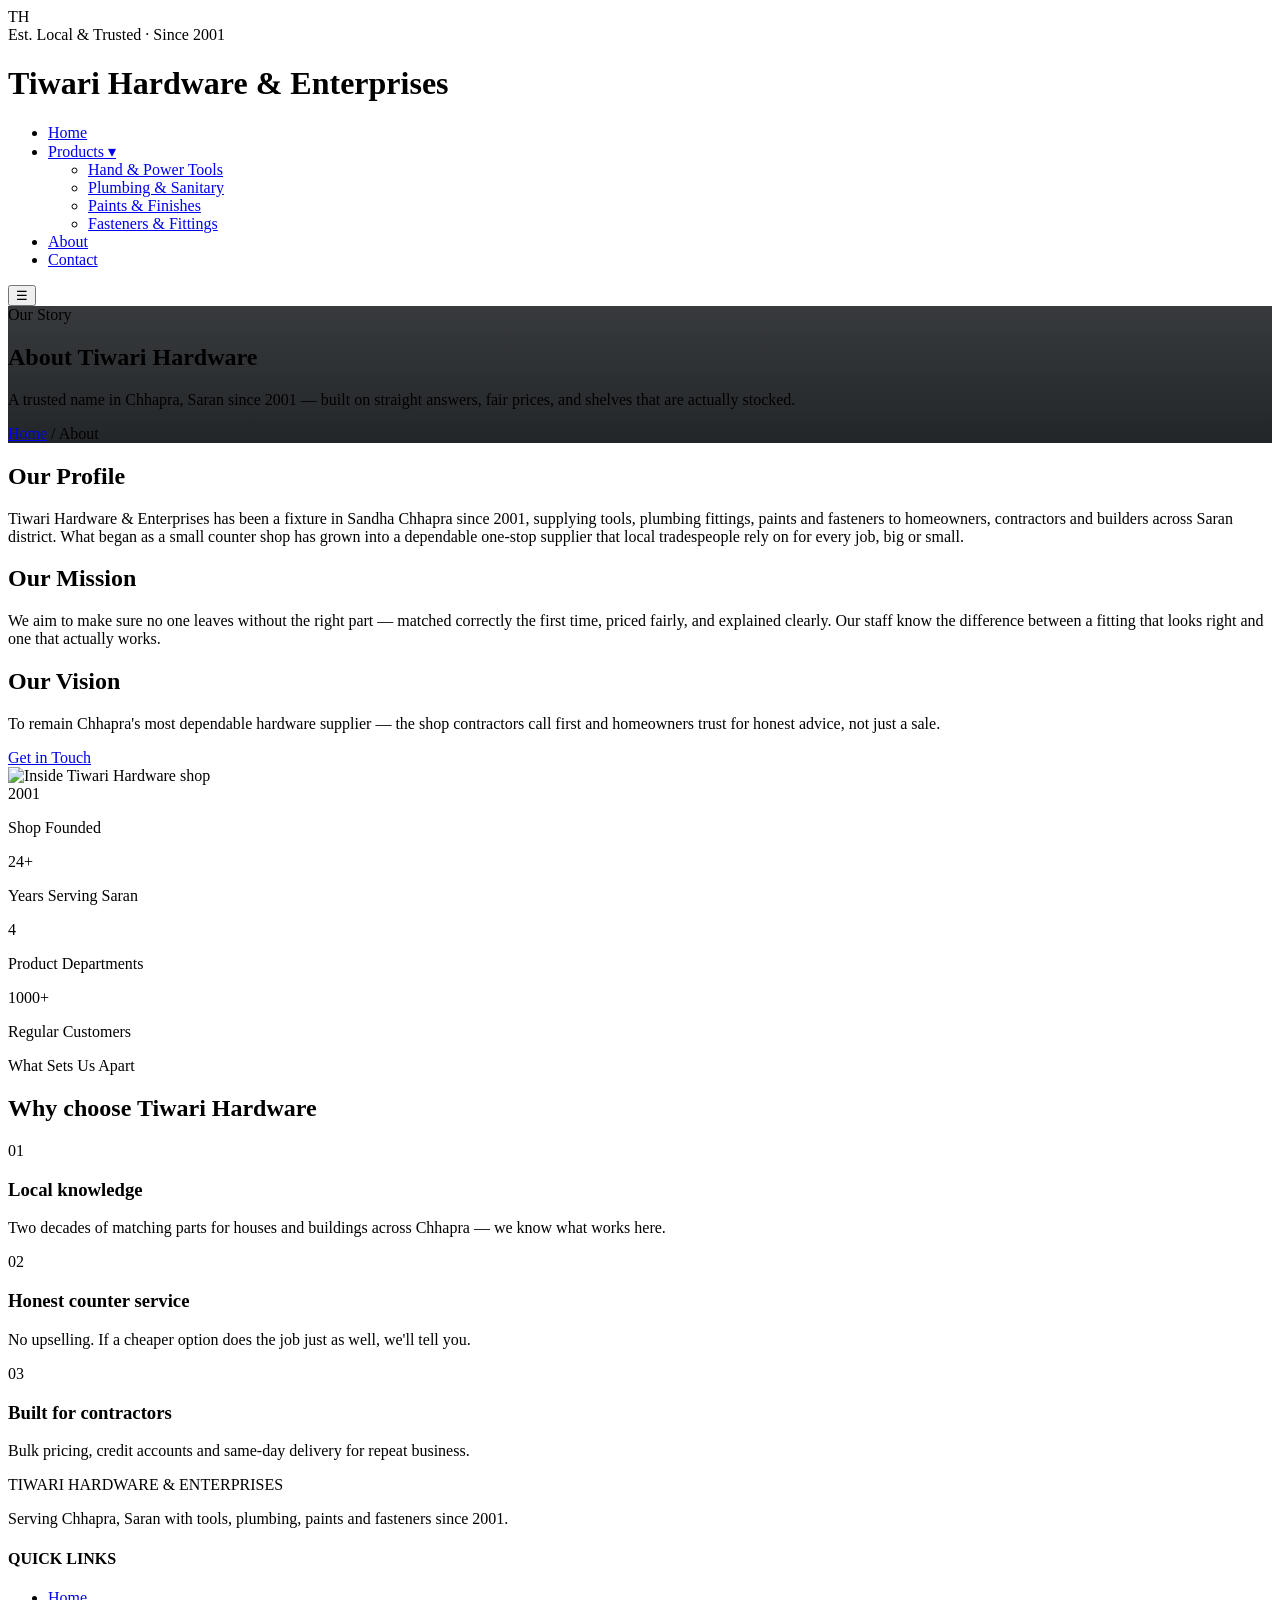
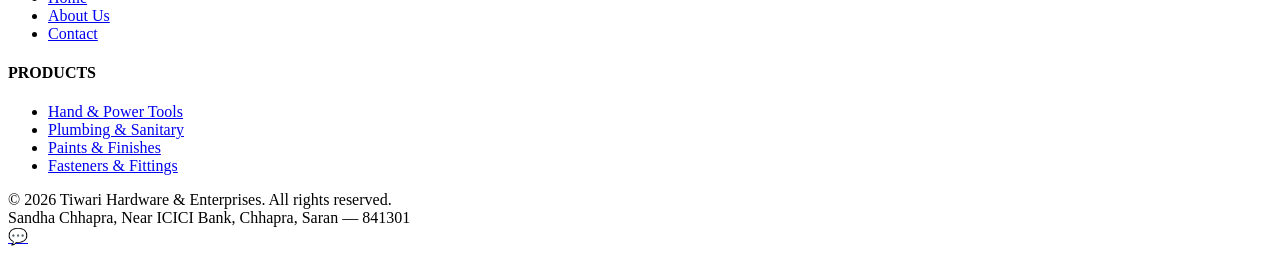
==== about.html @ fe2579dd "Add files via upload" ====
<!DOCTYPE html>
<html lang="en">
<head>
<meta charset="UTF-8">
<meta name="viewport" content="width=device-width, initial-scale=1.0">
<title>About Us — Tiwari Hardware & Enterprises</title>
<meta name="description" content="Since 2001, Tiwari Hardware & Enterprises has served Chhapra, Saran with tools, plumbing, paint and fasteners.">
<link rel="preconnect" href="https://fonts.googleapis.com">
<link href="https://fonts.googleapis.com/css2?family=Bebas+Neue&family=Oswald:wght@400;500;600;700&family=Inter:wght@400;500;600;700&display=swap" rel="stylesheet">
<link rel="stylesheet" href="css/style.css">
<style>
  .page-hero{
    background-image:
      linear-gradient(180deg, rgba(28,31,34,0.88), rgba(28,31,34,0.97)),
      url('https://images.unsplash.com/photo-1631856956771-bd96b2bd71f6?fm=jpg&q=80&w=1800&auto=format&fit=crop');
  }
</style>
</head>
<body>

<header>
  <div class="brand">
    <div class="brand-mark"><span>TH</span></div>
    <div class="brand-text">
      <div class="kicker">Est. Local &amp; Trusted · Since 2001</div>
      <h1>Tiwari Hardware &amp; Enterprises</h1>
    </div>
  </div>
  <nav id="siteNav">
    <ul>
      <li><a href="index.html">Home</a></li>
      <li class="has-dropdown">
        <a href="#" onclick="return false;">Products ▾</a>
        <ul class="dropdown">
          <li><a href="products/tools.html">Hand &amp; Power Tools</a></li>
          <li><a href="products/plumbing.html">Plumbing &amp; Sanitary</a></li>
          <li><a href="products/paints.html">Paints &amp; Finishes</a></li>
          <li><a href="products/fasteners.html">Fasteners &amp; Fittings</a></li>
        </ul>
      </li>
      <li class="current"><a href="about.html">About</a></li>
      <li><a href="contact.html">Contact</a></li>
    </ul>
  </nav>
  <button class="nav-toggle" id="navToggle" aria-label="Toggle menu">☰</button>
</header>
<div class="peg-strip"></div>

<section class="page-hero">
  <div class="kicker">Our Story</div>
  <h1>About Tiwari Hardware</h1>
  <p>A trusted name in Chhapra, Saran since 2001 — built on straight answers, fair prices, and shelves that are actually stocked.</p>
  <div class="breadcrumb"><a href="index.html">Home</a> / About</div>
</section>
<div class="peg-strip dark"></div>

<section>
  <div class="about-grid">
    <div class="prose">
      <h2>Our Profile</h2>
      <p>Tiwari Hardware &amp; Enterprises has been a fixture in Sandha Chhapra since 2001, supplying tools, plumbing fittings, paints and fasteners to homeowners, contractors and builders across Saran district. What began as a small counter shop has grown into a dependable one-stop supplier that local tradespeople rely on for every job, big or small.</p>
      <h2>Our Mission</h2>
      <p>We aim to make sure no one leaves without the right part — matched correctly the first time, priced fairly, and explained clearly. Our staff know the difference between a fitting that looks right and one that actually works.</p>
      <h2>Our Vision</h2>
      <p>To remain Chhapra's most dependable hardware supplier — the shop contractors call first and homeowners trust for honest advice, not just a sale.</p>
      <div class="hero-cta">
        <a href="contact.html" class="btn btn-outline dark-border">Get in Touch</a>
      </div>
    </div>
    <div class="about-photo">
      <img src="https://images.unsplash.com/photo-1631856954655-966f97d809de?fm=jpg&q=80&w=1000&auto=format&fit=crop" alt="Inside Tiwari Hardware shop">
    </div>
  </div>

  <div class="milestones">
    <div class="milestone"><div class="big">2001</div><p>Shop Founded</p></div>
    <div class="milestone"><div class="big">24+</div><p>Years Serving Saran</p></div>
    <div class="milestone"><div class="big">4</div><p>Product Departments</p></div>
    <div class="milestone"><div class="big">1000+</div><p>Regular Customers</p></div>
  </div>
</section>

<section class="why">
  <div class="section-head">
    <div>
      <div class="kicker">What Sets Us Apart</div>
      <h2>Why choose Tiwari Hardware</h2>
    </div>
  </div>
  <div class="why-grid">
    <div class="why-item">
      <div class="big">01</div>
      <h3>Local knowledge</h3>
      <p>Two decades of matching parts for houses and buildings across Chhapra — we know what works here.</p>
    </div>
    <div class="why-item">
      <div class="big">02</div>
      <h3>Honest counter service</h3>
      <p>No upselling. If a cheaper option does the job just as well, we'll tell you.</p>
    </div>
    <div class="why-item">
      <div class="big">03</div>
      <h3>Built for contractors</h3>
      <p>Bulk pricing, credit accounts and same-day delivery for repeat business.</p>
    </div>
  </div>
</section>

<footer>
  <div class="footer-grid">
    <div>
      <span class="fbrand">TIWARI HARDWARE &amp; ENTERPRISES</span>
      <p>Serving Chhapra, Saran with tools, plumbing, paints and fasteners since 2001.</p>
    </div>
    <div>
      <h4>QUICK LINKS</h4>
      <ul>
        <li><a href="index.html">Home</a></li>
        <li><a href="about.html">About Us</a></li>
        <li><a href="contact.html">Contact</a></li>
      </ul>
    </div>
    <div>
      <h4>PRODUCTS</h4>
      <ul>
        <li><a href="products/tools.html">Hand &amp; Power Tools</a></li>
        <li><a href="products/plumbing.html">Plumbing &amp; Sanitary</a></li>
        <li><a href="products/paints.html">Paints &amp; Finishes</a></li>
        <li><a href="products/fasteners.html">Fasteners &amp; Fittings</a></li>
      </ul>
    </div>
  </div>
  <div class="footer-bottom">
    <div>© 2026 Tiwari Hardware &amp; Enterprises. All rights reserved.</div>
    <div>Sandha Chhapra, Near ICICI Bank, Chhapra, Saran — 841301</div>
  </div>
</footer>

<a class="wa-float" href="https://wa.me/918750087436" target="_blank" aria-label="Chat on WhatsApp">💬</a>

<script>
  const toggle = document.getElementById('navToggle');
  const nav = document.getElementById('siteNav');
  toggle.addEventListener('click', () => nav.classList.toggle('open'));
  document.querySelectorAll('.has-dropdown > a').forEach(a => {
    a.addEventListener('click', (e) => {
      if(window.innerWidth <= 900){
        e.preventDefault();
        a.parentElement.classList.toggle('open-mobile');
      }
    });
  });
</script>

</body>
</html>
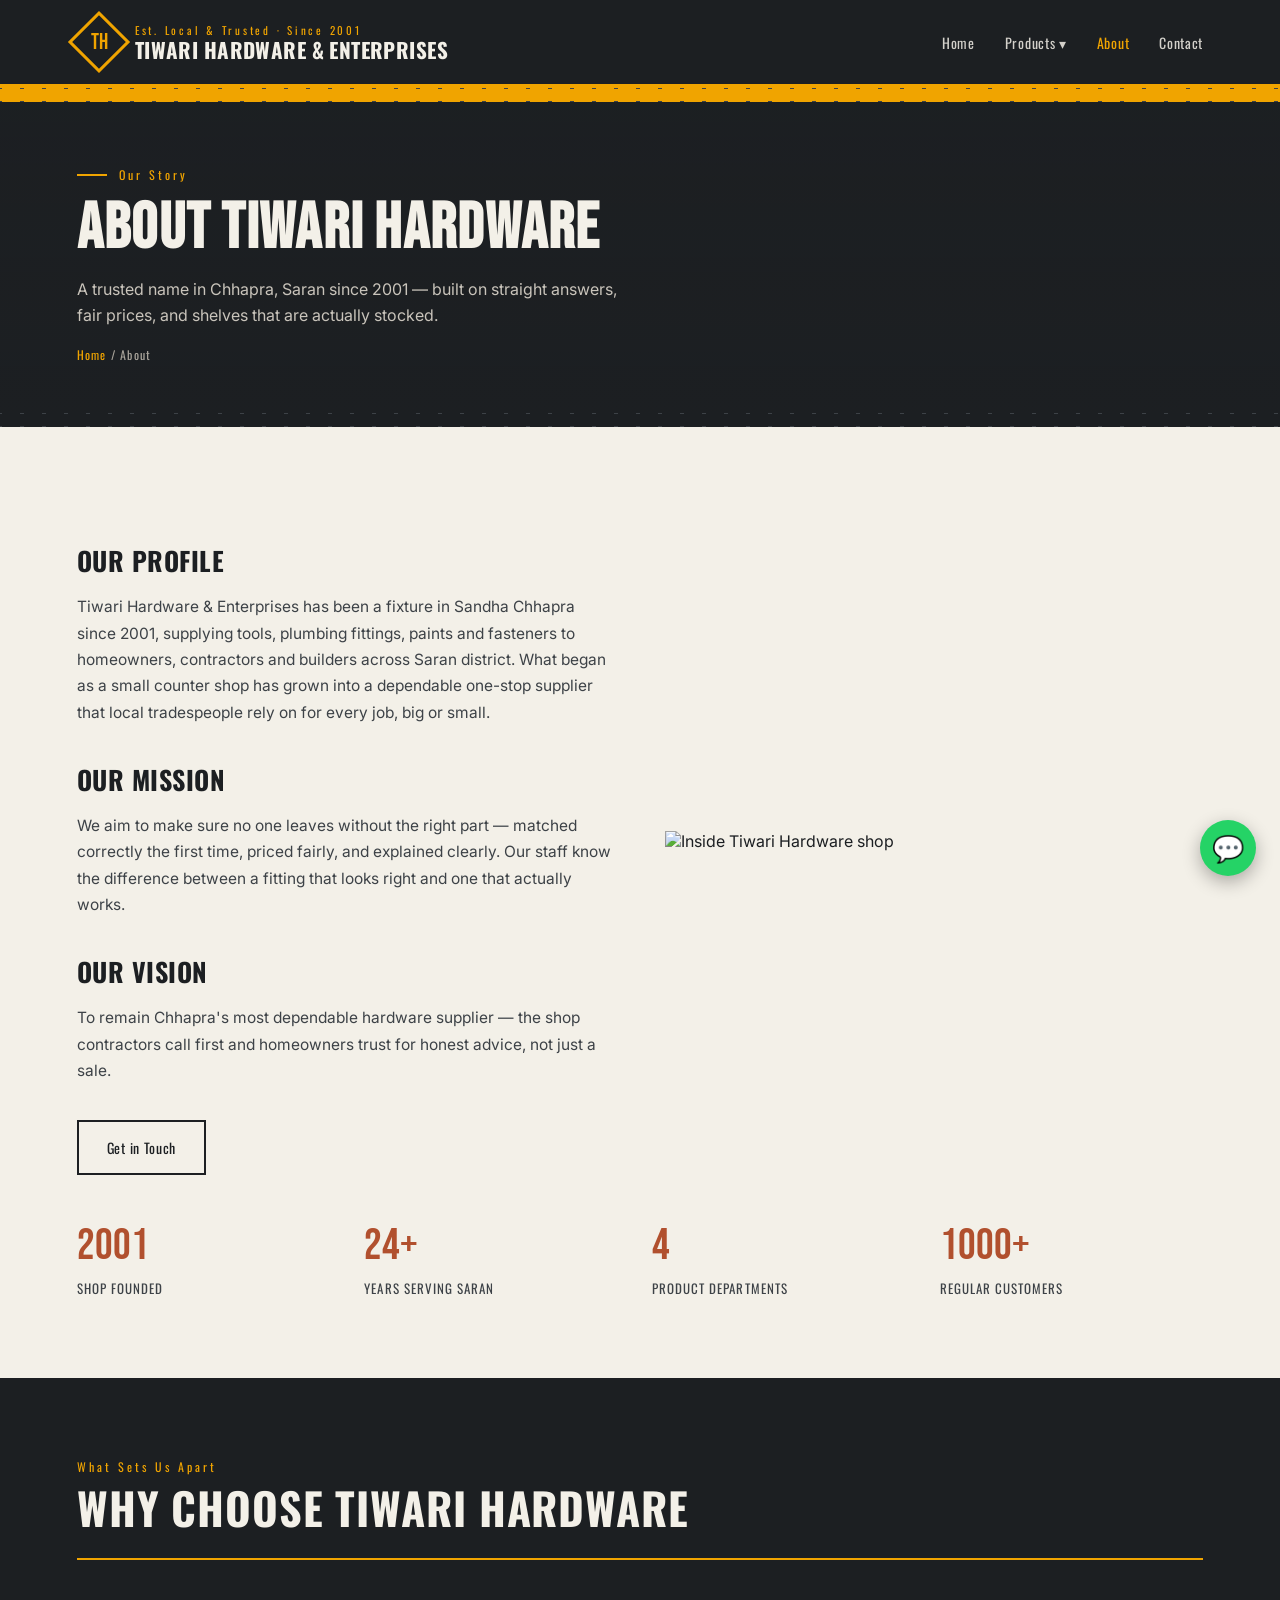
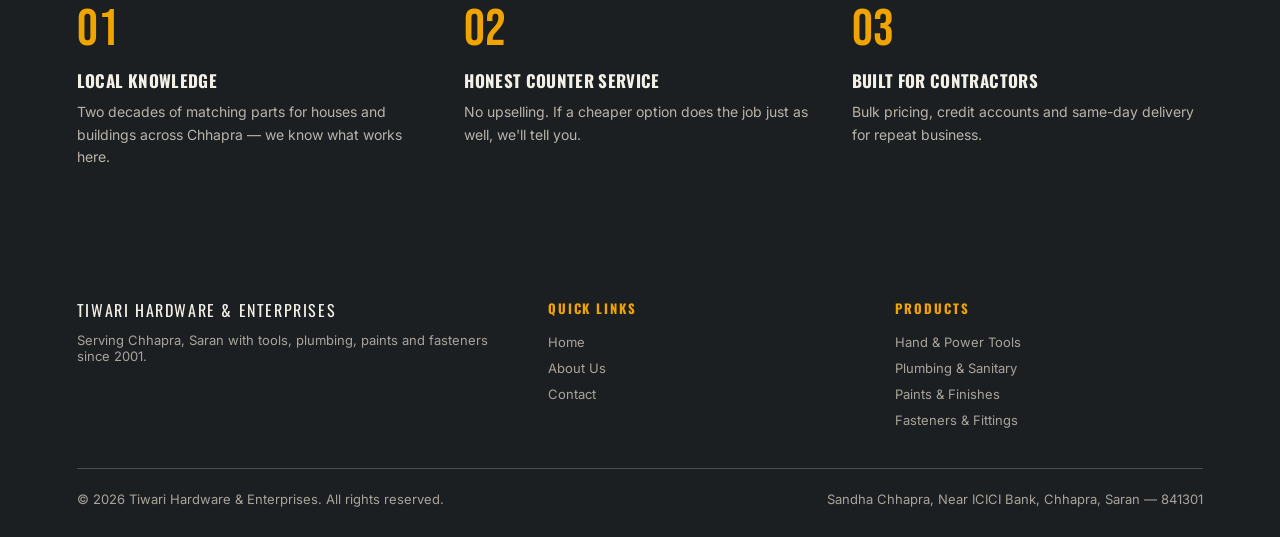
==== commit dde78088: "Fix stylesheet link in about.html" ====
--- a/about.html
+++ b/about.html
@@ -7,7 +7,7 @@
 <meta name="description" content="Since 2001, Tiwari Hardware & Enterprises has served Chhapra, Saran with tools, plumbing, paint and fasteners.">
 <link rel="preconnect" href="https://fonts.googleapis.com">
 <link href="https://fonts.googleapis.com/css2?family=Bebas+Neue&family=Oswald:wght@400;500;600;700&family=Inter:wght@400;500;600;700&display=swap" rel="stylesheet">
-<link rel="stylesheet" href="css/style.css">
+<link rel="stylesheet" href="style.css">
 <style>
   .page-hero{
     background-image:
--- a/style.css
+++ b/style.css
@@ -0,0 +1,311 @@
+/* ============ Tiwari Hardware & Enterprises — shared site styles ============ */
+:root{
+  --steel-900:#1c1f22;
+  --steel-800:#2a2e32;
+  --steel-700:#3d4247;
+  --paper:#f3f0e8;
+  --amber:#f0a400;
+  --rust:#b1502e;
+  --line:#4a4f54;
+}
+*{box-sizing:border-box; margin:0; padding:0;}
+html{scroll-behavior:smooth;}
+body{
+  background:var(--paper);
+  color:var(--steel-900);
+  font-family:'Inter',sans-serif;
+  overflow-x:hidden;
+}
+h1,h2,h3,.display{
+  font-family:'Oswald',sans-serif;
+  text-transform:uppercase;
+  letter-spacing:0.02em;
+}
+a{color:inherit; text-decoration:none;}
+img{max-width:100%;display:block;}
+ul{list-style:none;}
+
+.peg-strip{
+  height:14px;
+  background-image:radial-gradient(var(--steel-700) 2px, transparent 2.2px);
+  background-size:22px 14px;
+  background-color:var(--amber);
+  background-position:11px 7px, 0 0;
+}
+.peg-strip.dark{background-color:var(--steel-900);}
+
+/* ---- header / nav ---- */
+header{
+  background:var(--steel-900);
+  color:var(--paper);
+  padding:20px 6%;
+  display:flex;
+  align-items:center;
+  justify-content:space-between;
+  position:sticky;
+  top:0;
+  z-index:100;
+  border-bottom:4px solid var(--amber);
+}
+.brand{display:flex; align-items:center; gap:14px;}
+.brand-mark{
+  width:44px;height:44px;
+  border:3px solid var(--amber);
+  display:flex;align-items:center;justify-content:center;
+  font-family:'Bebas Neue',sans-serif;
+  font-size:22px;
+  color:var(--amber);
+  transform:rotate(45deg);
+  flex-shrink:0;
+}
+.brand-mark span{transform:rotate(-45deg);}
+.brand-text .kicker{
+  font-size:11px;
+  letter-spacing:0.25em;
+  color:var(--amber);
+  font-family:'Oswald',sans-serif;
+}
+.brand-text h1{font-size:21px; line-height:1.15;}
+
+nav{display:flex; align-items:center; gap:30px; font-family:'Oswald',sans-serif; font-size:14px; letter-spacing:0.05em;}
+nav > ul{display:flex; gap:30px;}
+nav a{opacity:0.85; transition:opacity .2s, color .2s; display:block;}
+nav a:hover{opacity:1; color:var(--amber);}
+nav li.current > a{opacity:1; color:var(--amber);}
+
+.has-dropdown{position:relative;}
+.dropdown{
+  position:absolute;
+  top:100%;
+  left:50%;
+  transform:translateX(-50%) translateY(6px);
+  background:var(--steel-800);
+  border:2px solid var(--amber);
+  min-width:220px;
+  padding:10px 0;
+  opacity:0;
+  visibility:hidden;
+  transition:opacity .2s ease, transform .2s ease;
+}
+.has-dropdown:hover .dropdown,
+.has-dropdown:focus-within .dropdown{
+  opacity:1;
+  visibility:visible;
+  transform:translateX(-50%) translateY(0);
+}
+.dropdown li a{padding:11px 22px; opacity:0.9; font-size:13px;}
+.dropdown li a:hover{background:var(--steel-900); opacity:1;}
+
+.nav-toggle{display:none; background:none; border:none; color:var(--paper); font-size:26px; cursor:pointer;}
+
+@media(max-width:900px){
+  nav{
+    position:fixed; top:76px; left:0; right:0; bottom:0;
+    background:var(--steel-900);
+    flex-direction:column;
+    align-items:stretch;
+    padding:10px 6% 30px;
+    gap:0;
+    transform:translateX(-100%);
+    transition:transform .25s ease;
+    overflow-y:auto;
+  }
+  nav.open{transform:translateX(0);}
+  nav > ul{flex-direction:column; gap:0;}
+  nav > ul > li{border-bottom:1px solid var(--line);}
+  nav a{padding:16px 0;}
+  .dropdown{
+    position:static; transform:none; opacity:1; visibility:visible;
+    background:none; border:none; padding:0 0 6px 16px; display:none;
+  }
+  .has-dropdown.open-mobile .dropdown{display:block;}
+  .dropdown li a{padding:12px 0; font-size:13px; color:#c9c4bb;}
+  .nav-toggle{display:block;}
+}
+
+/* ---- page hero (used on every inner page) ---- */
+.page-hero{
+  background:var(--steel-900);
+  color:var(--paper);
+  padding:64px 6% 50px;
+  background-size:cover;
+  background-position:center;
+}
+.page-hero .kicker{
+  color:var(--amber);
+  font-family:'Oswald',sans-serif;
+  letter-spacing:0.25em;
+  font-size:12px;
+  margin-bottom:14px;
+  display:flex; align-items:center; gap:12px;
+}
+.page-hero .kicker::before{content:""; width:30px; height:2px; background:var(--amber); display:inline-block;}
+.page-hero h1{font-family:'Bebas Neue',sans-serif; font-size:clamp(38px,6vw,64px); line-height:1;}
+.page-hero p{margin-top:16px; font-size:16px; color:#c9c4bb; max-width:560px; line-height:1.6;}
+.breadcrumb{margin-top:18px; font-size:12px; font-family:'Oswald',sans-serif; letter-spacing:0.1em; color:#a9a49b;}
+.breadcrumb a{color:var(--amber);}
+.breadcrumb a:hover{text-decoration:underline;}
+
+/* ---- home hero ---- */
+.home-hero{
+  position:relative;
+  background:var(--steel-900);
+  color:var(--paper);
+  padding:90px 6% 110px;
+  background-size:cover;
+  background-position:center;
+}
+.home-hero-inner{max-width:760px;}
+.home-hero .kicker{
+  color:var(--amber); font-family:'Oswald',sans-serif; letter-spacing:0.3em; font-size:13px;
+  margin-bottom:18px; display:flex; align-items:center; gap:12px;
+}
+.home-hero .kicker::before{content:""; width:34px; height:2px; background:var(--amber); display:inline-block;}
+.home-hero h1{font-family:'Bebas Neue',sans-serif; font-size:clamp(48px,9vw,92px); line-height:0.95;}
+.home-hero h1 em{font-style:normal; color:var(--amber);}
+.home-hero p.lede{margin-top:22px; font-size:18px; line-height:1.6; color:#c9c4bb; max-width:520px;}
+.hero-tape{
+  position:absolute; right:6%; bottom:-1px;
+  font-family:'Oswald',sans-serif; font-size:13px; letter-spacing:0.2em;
+  color:var(--steel-900); background:var(--amber); padding:8px 18px; display:none;
+}
+@media(min-width:900px){.hero-tape{display:block;}}
+
+/* ---- buttons ---- */
+.hero-cta{margin-top:36px; display:flex; gap:16px; flex-wrap:wrap;}
+.btn{
+  font-family:'Oswald',sans-serif; letter-spacing:0.05em; font-size:14px;
+  padding:15px 28px; display:inline-flex; align-items:center; gap:10px;
+  border:2px solid transparent; transition:transform .15s ease, background .2s ease, color .2s ease;
+  cursor:pointer;
+}
+.btn:hover{transform:translateY(-2px);}
+.btn-solid{background:var(--amber); color:var(--steel-900);}
+.btn-solid:hover{background:#ffb821;}
+.btn-outline{border-color:var(--paper); color:var(--paper);}
+.btn-outline:hover{background:var(--paper); color:var(--steel-900);}
+.btn-outline.dark-border{border-color:var(--steel-900); color:var(--steel-900);}
+.btn-outline.dark-border:hover{background:var(--steel-900); color:var(--paper);}
+
+/* ---- section shell ---- */
+section{padding:80px 6%;}
+.section-head{
+  display:flex; align-items:baseline; justify-content:space-between; flex-wrap:wrap; gap:14px;
+  margin-bottom:44px; border-bottom:2px solid var(--steel-900); padding-bottom:18px;
+}
+.section-head .kicker{font-family:'Oswald',sans-serif; font-size:12px; letter-spacing:0.25em; color:var(--rust);}
+.section-head h2{font-size:clamp(28px,4vw,44px);}
+.section-head .count{font-family:'Oswald',sans-serif; font-size:14px; color:var(--steel-700);}
+
+/* ---- category / product grid ---- */
+.grid{display:grid; grid-template-columns:repeat(auto-fit,minmax(230px,1fr)); gap:2px; background:var(--steel-900); border:2px solid var(--steel-900);}
+.cat-card{background:var(--paper); display:flex; flex-direction:column; transition:background .2s ease; overflow:hidden;}
+.cat-card:hover{background:#eae5d8;}
+.cat-photo{height:150px; overflow:hidden; position:relative;}
+.cat-photo img{width:100%; height:100%; object-fit:cover; transition:transform .5s ease;}
+.cat-card:hover .cat-photo img{transform:scale(1.08);}
+.cat-body{padding:24px 26px 30px; flex:1; display:flex; flex-direction:column; justify-content:space-between;}
+.cat-num{font-family:'Bebas Neue',sans-serif; font-size:14px; color:var(--rust); letter-spacing:0.1em;}
+.cat-card h3{font-size:22px; margin-top:10px;}
+.cat-card p{font-size:14px; color:var(--steel-700); margin-top:10px; line-height:1.5;}
+.cat-card .btn{margin-top:18px;}
+
+/* product cards */
+.product-grid{display:grid; grid-template-columns:repeat(auto-fit,minmax(230px,1fr)); gap:26px;}
+.product-card{background:#fff; border:1px solid #d8d3c8; transition:transform .2s ease, box-shadow .2s ease;}
+.product-card:hover{transform:translateY(-4px); box-shadow:0 14px 26px rgba(28,31,34,0.12);}
+.product-photo{height:190px; overflow:hidden;}
+.product-photo img{width:100%; height:100%; object-fit:cover; transition:transform .5s ease;}
+.product-card:hover .product-photo img{transform:scale(1.07);}
+.product-info{padding:20px 22px 24px;}
+.product-info .tag{font-family:'Oswald',sans-serif; font-size:11px; letter-spacing:0.15em; color:var(--rust);}
+.product-info h3{font-size:18px; margin-top:8px;}
+.product-info p{font-size:13.5px; color:var(--steel-700); margin-top:8px; line-height:1.5;}
+.product-info .row{display:flex; justify-content:space-between; align-items:center; margin-top:16px;}
+.product-info .price{font-family:'Oswald',sans-serif; font-size:15px; color:var(--steel-900);}
+.product-info .enquire{font-family:'Oswald',sans-serif; font-size:12px; letter-spacing:0.08em; color:var(--rust); border-bottom:1px solid var(--rust);}
+.product-info .enquire:hover{color:var(--steel-900); border-color:var(--steel-900);}
+
+/* ---- why us ---- */
+.why{background:var(--steel-900); color:var(--paper);}
+.why .section-head{border-color:var(--amber);}
+.why .section-head h2{color:var(--paper);}
+.why .section-head .kicker{color:var(--amber);}
+.why-grid{display:grid; grid-template-columns:repeat(auto-fit,minmax(240px,1fr)); gap:36px;}
+.why-item .big{font-family:'Bebas Neue',sans-serif; font-size:52px; color:var(--amber); line-height:1;}
+.why-item h3{font-size:17px; margin-top:12px;}
+.why-item p{font-size:14px; color:#b9b4aa; margin-top:8px; line-height:1.6;}
+
+/* ---- ticker ---- */
+.ticker-wrap{background:var(--amber); overflow:hidden; padding:16px 0; border-top:2px solid var(--steel-900); border-bottom:2px solid var(--steel-900);}
+.ticker{
+  display:flex; gap:60px; white-space:nowrap; animation:scroll 22s linear infinite;
+  font-family:'Oswald',sans-serif; font-weight:600; font-size:16px; letter-spacing:0.08em; color:var(--steel-900);
+}
+@keyframes scroll{from{transform:translateX(0);}to{transform:translateX(-50%);}}
+
+/* ---- gallery ---- */
+.gallery-grid{display:grid; grid-template-columns:1.3fr 1fr 1fr; grid-template-rows:repeat(2,160px); gap:6px;}
+.gallery-grid a{display:block; overflow:hidden; position:relative;}
+.gallery-grid img{width:100%; height:100%; object-fit:cover; transition:transform .5s ease;}
+.gallery-grid a:hover img{transform:scale(1.06);}
+.gallery-grid a:first-child{grid-row:1 / 3;}
+@media(max-width:700px){
+  .gallery-grid{grid-template-columns:1fr 1fr; grid-template-rows:repeat(3,140px);}
+  .gallery-grid a:first-child{grid-column:1 / 3; grid-row:1;}
+}
+
+/* ---- visit / contact ---- */
+.visit-grid{display:grid; grid-template-columns:1.1fr 1fr; gap:50px;}
+@media(max-width:800px){.visit-grid{grid-template-columns:1fr;}}
+.info-list{margin-top:20px;}
+.info-list li{display:flex; gap:16px; padding:18px 0; border-bottom:1px solid #cfcabd;}
+.info-list .label{font-family:'Oswald',sans-serif; font-size:12px; letter-spacing:0.15em; color:var(--rust); width:110px; flex-shrink:0; padding-top:2px;}
+.info-list .val{font-size:15px; line-height:1.6;}
+.info-list .val a{border-bottom:1px solid transparent; transition:border-color .2s ease, color .2s ease;}
+.info-list .val a:hover{border-bottom-color:var(--rust); color:var(--rust);}
+.map-box{
+  background:var(--steel-800); color:var(--paper); min-height:340px; display:flex; align-items:center; justify-content:center;
+  text-align:center; padding:30px; cursor:pointer; transition:background .2s ease;
+  background-image:repeating-linear-gradient(45deg, #33383c 0 2px, transparent 2px 30px);
+}
+.map-box:hover{background-color:#3d4247;}
+.map-box .pin{font-size:40px; color:var(--amber);}
+.map-box p{margin-top:14px; font-size:14px; color:#c9c4bb; max-width:280px;}
+
+.hours-strip{display:flex; justify-content:center; gap:40px; flex-wrap:wrap; margin-top:40px; padding-top:30px; border-top:2px solid var(--steel-900);}
+.hours-strip div{text-align:center;}
+.hours-strip .day{font-family:'Oswald',sans-serif; font-size:12px; letter-spacing:0.15em; color:var(--rust);}
+.hours-strip .time{font-size:15px; margin-top:6px;}
+
+/* ---- about page bits ---- */
+.about-grid{display:grid; grid-template-columns:1fr 1fr; gap:50px; align-items:center;}
+@media(max-width:800px){.about-grid{grid-template-columns:1fr;}}
+.about-photo{overflow:hidden;}
+.about-photo img{width:100%; height:100%; object-fit:cover;}
+.milestones{display:grid; grid-template-columns:repeat(auto-fit,minmax(150px,1fr)); gap:24px; margin-top:44px;}
+.milestone .big{font-family:'Bebas Neue',sans-serif; font-size:44px; color:var(--rust);}
+.milestone p{font-size:13px; letter-spacing:0.08em; text-transform:uppercase; font-family:'Oswald',sans-serif; margin-top:6px; color:var(--steel-700);}
+
+/* ---- footer ---- */
+footer{background:var(--steel-900); color:#a9a49b; padding:50px 6% 30px; font-size:13px;}
+.footer-grid{display:grid; grid-template-columns:1.4fr 1fr 1fr; gap:40px; padding-bottom:30px; border-bottom:1px solid var(--line);}
+@media(max-width:700px){.footer-grid{grid-template-columns:1fr;}}
+.footer-grid h4{font-family:'Oswald',sans-serif; color:var(--amber); font-size:13px; letter-spacing:0.15em; margin-bottom:16px;}
+.footer-grid li{margin-bottom:10px;}
+.footer-grid a:hover{color:var(--amber);}
+.fbrand{color:var(--paper); font-family:'Oswald',sans-serif; letter-spacing:0.1em; font-size:16px; margin-bottom:10px; display:block;}
+.footer-bottom{display:flex; justify-content:space-between; flex-wrap:wrap; gap:12px; padding-top:22px;}
+
+/* ---- whatsapp float ---- */
+.wa-float{
+  position:fixed; bottom:24px; right:24px; background:#25D366; color:#fff; width:56px; height:56px; border-radius:50%;
+  display:flex; align-items:center; justify-content:center; font-size:26px; box-shadow:0 6px 18px rgba(0,0,0,0.3);
+  z-index:60; transition:transform .2s ease;
+}
+.wa-float:hover{transform:scale(1.08);}
+
+/* ---- misc page content ---- */
+.prose{max-width:760px;}
+.prose p{margin-bottom:18px; line-height:1.7; font-size:15.5px; color:var(--steel-700);}
+.prose h2{margin:34px 0 14px; font-size:26px;}
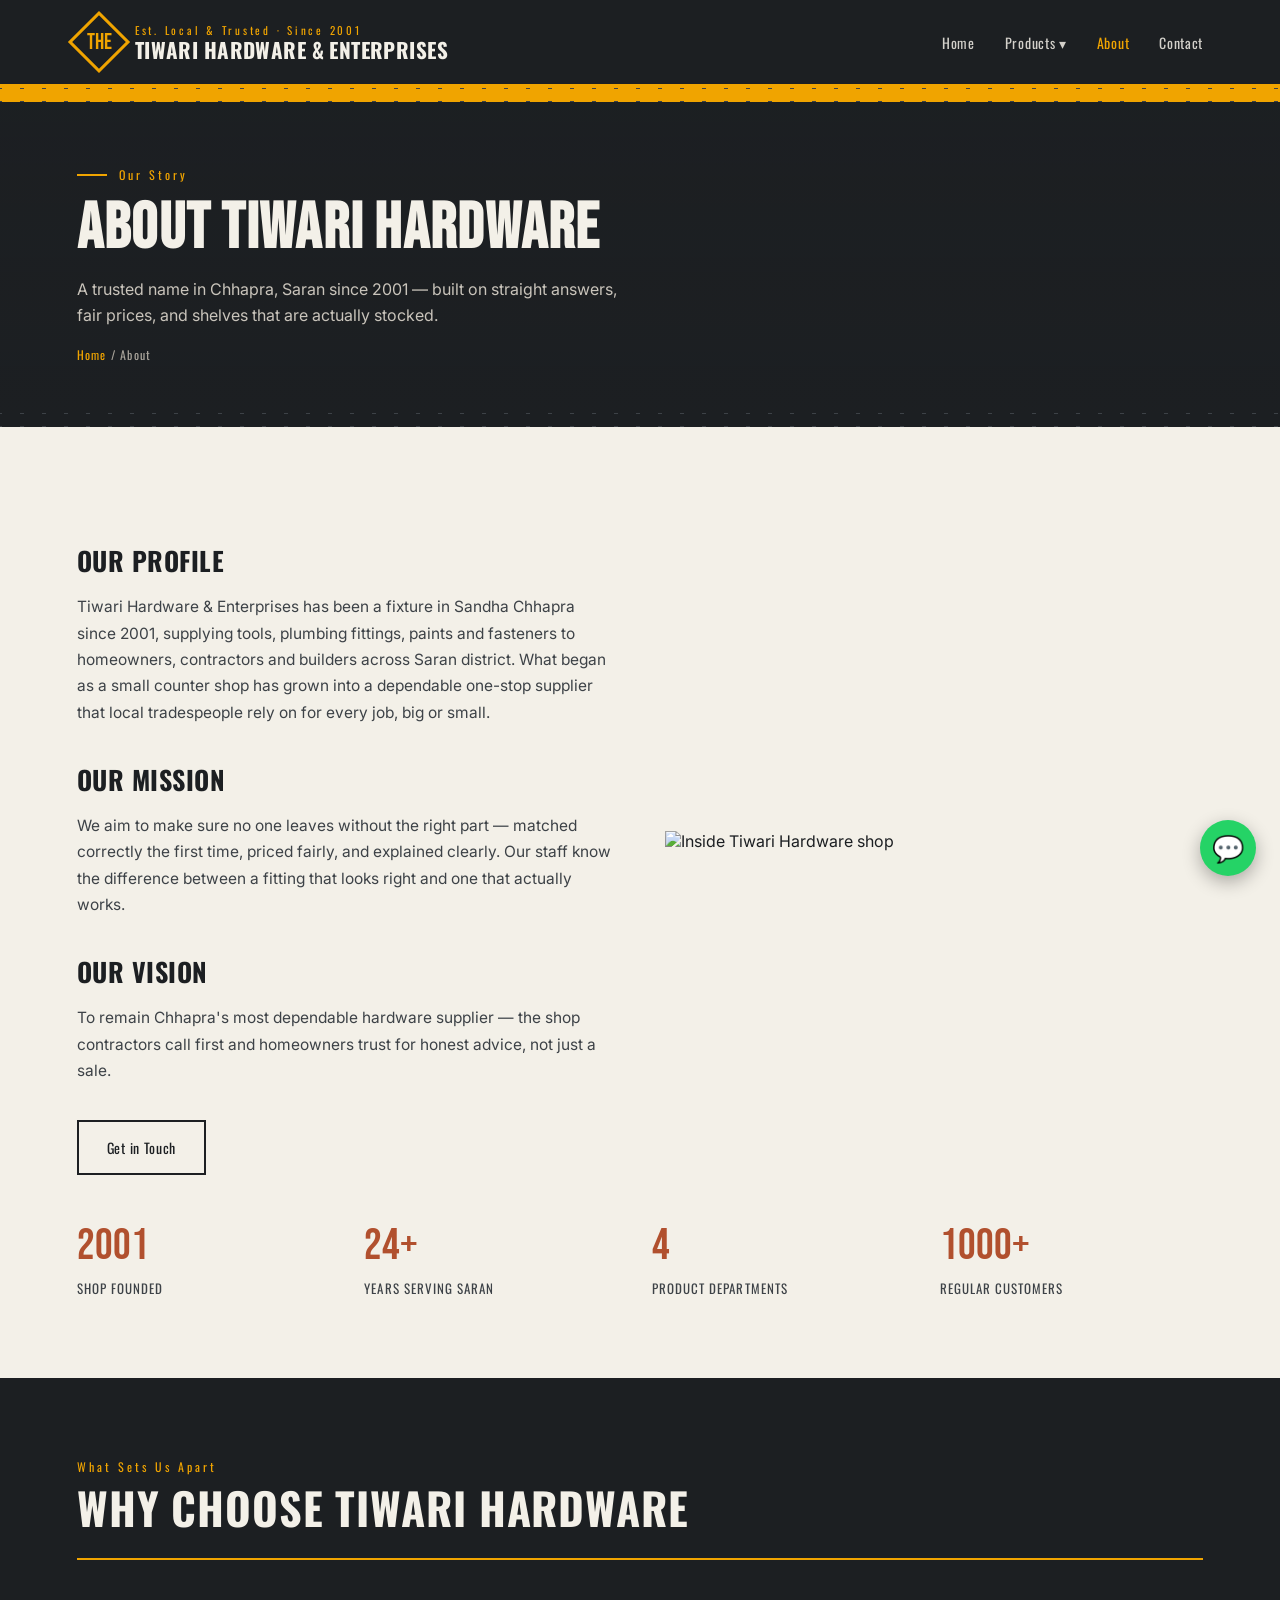
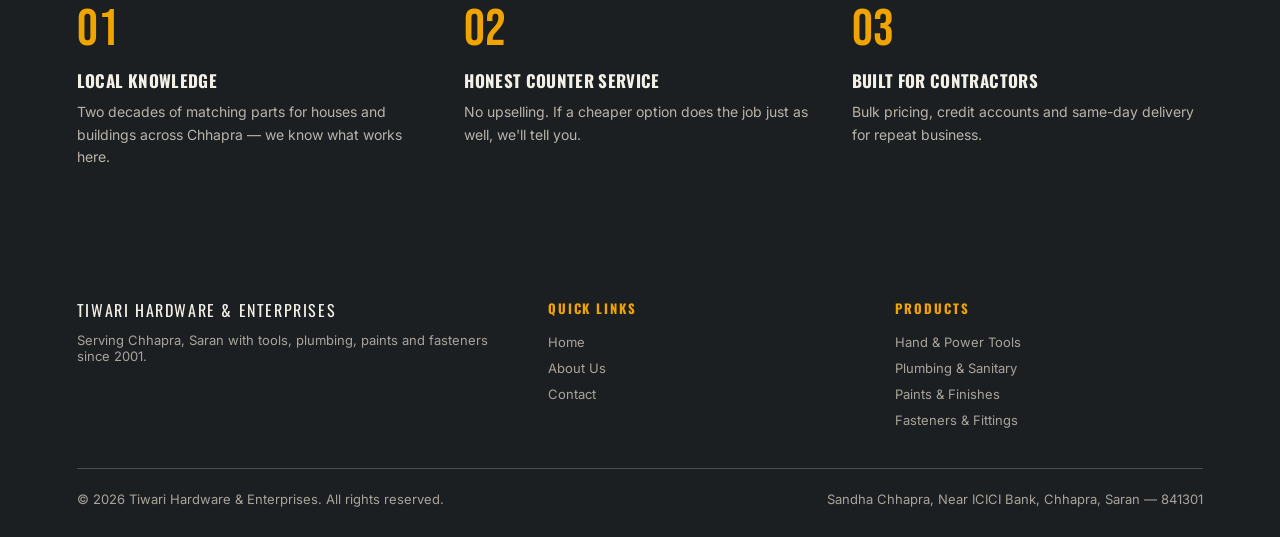
==== commit c41daf0c: "Change brand mark from 'TH' to 'THE'" ====
--- a/about.html
+++ b/about.html
@@ -20,7 +20,7 @@
 
 <header>
   <div class="brand">
-    <div class="brand-mark"><span>TH</span></div>
+    <div class="brand-mark"><span>THE</span></div>
     <div class="brand-text">
       <div class="kicker">Est. Local &amp; Trusted · Since 2001</div>
       <h1>Tiwari Hardware &amp; Enterprises</h1>
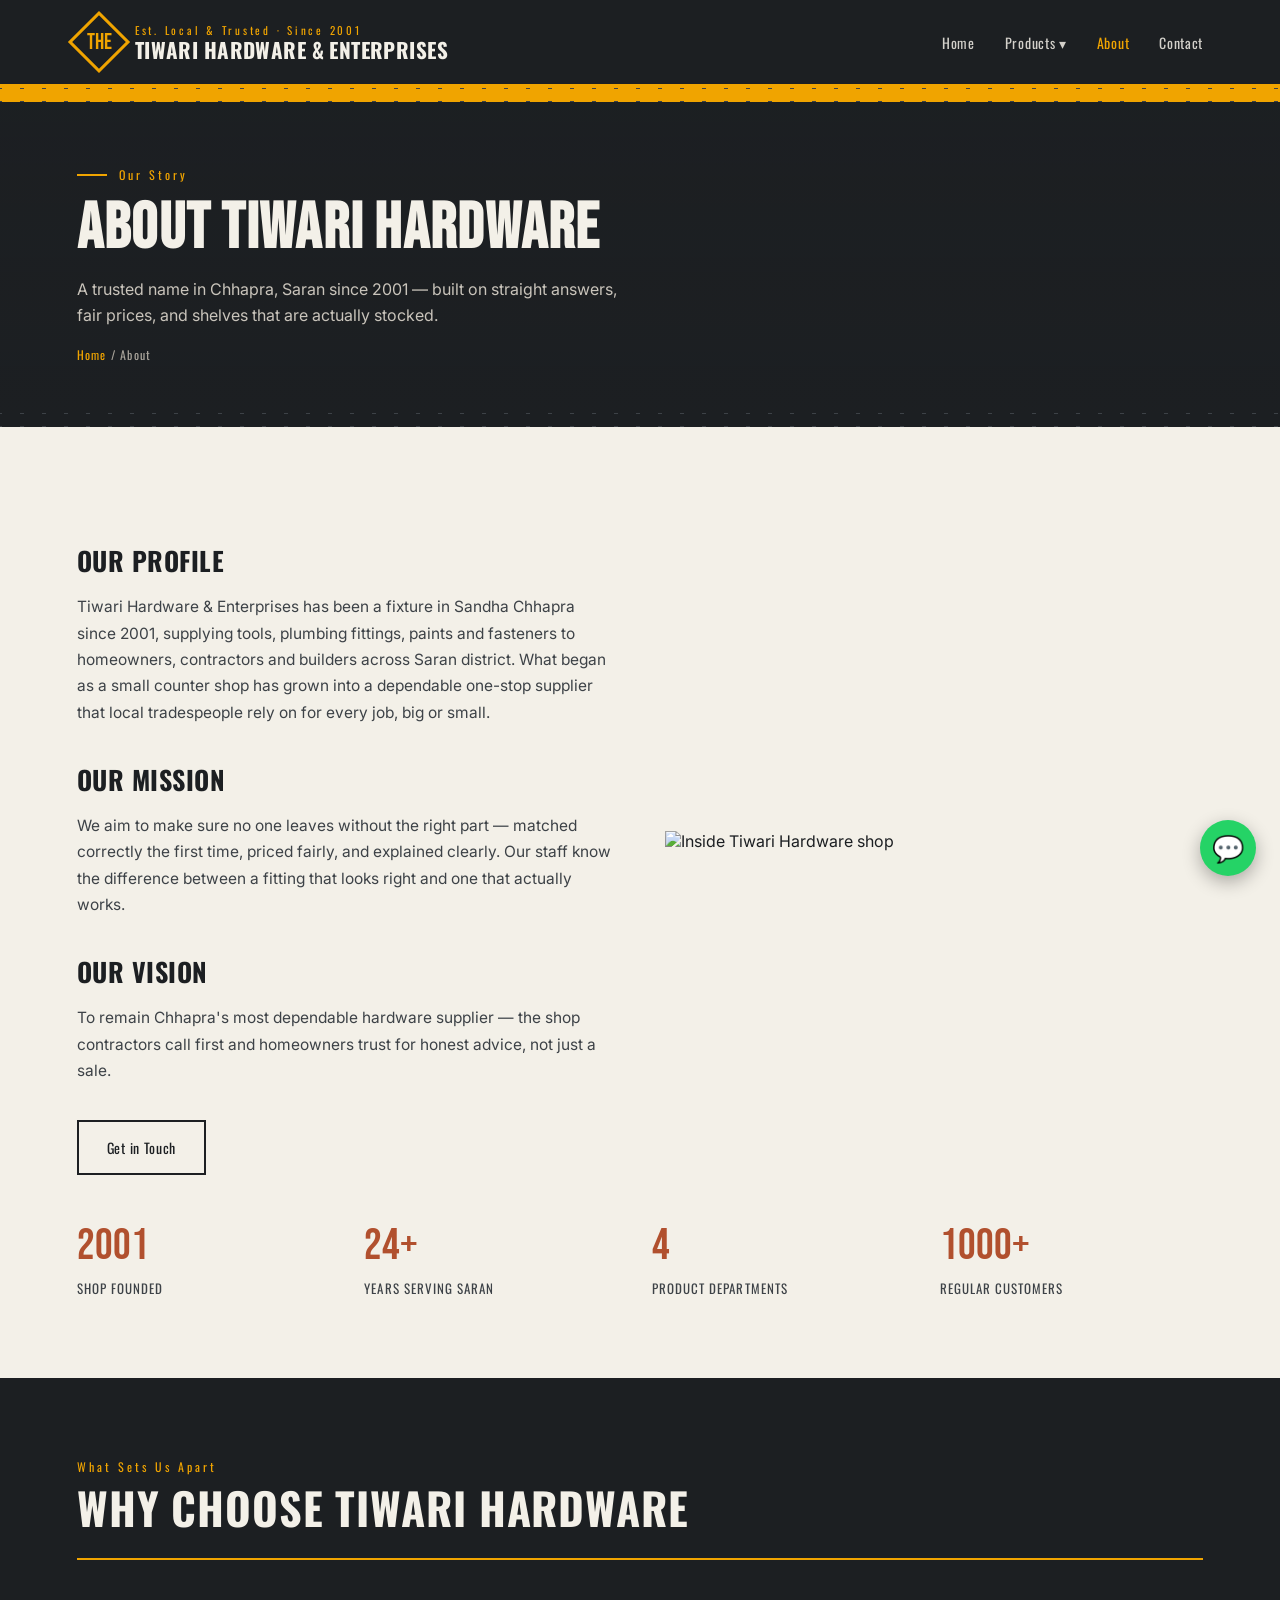
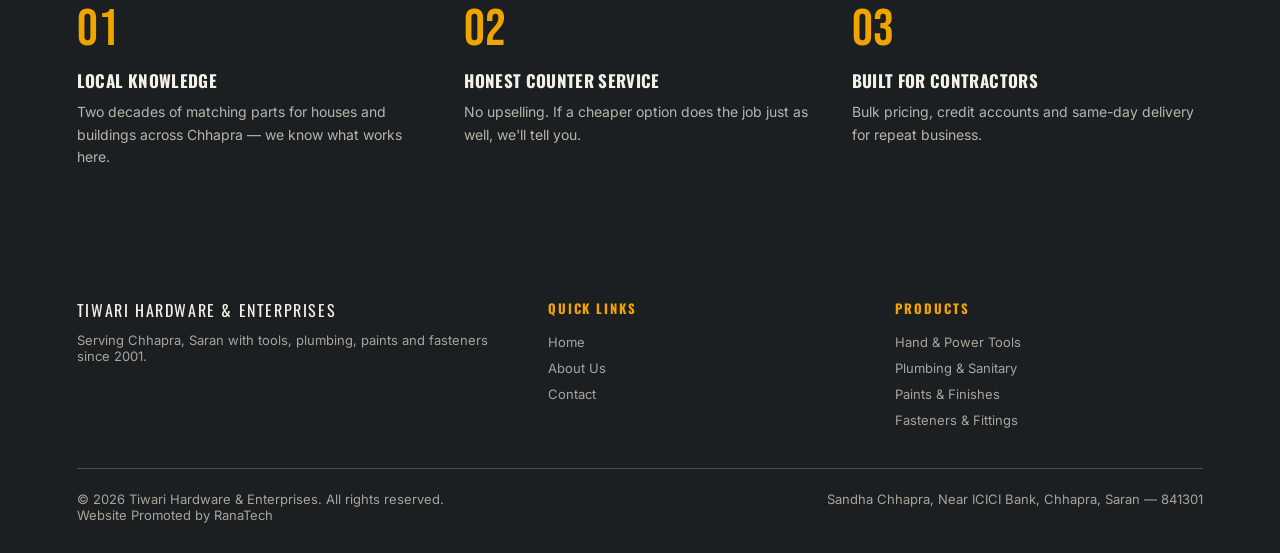
==== commit f0433c69: "Update about.html" ====
--- a/about.html
+++ b/about.html
@@ -32,10 +32,10 @@
       <li class="has-dropdown">
         <a href="#" onclick="return false;">Products ▾</a>
         <ul class="dropdown">
-          <li><a href="products/tools.html">Hand &amp; Power Tools</a></li>
-          <li><a href="products/plumbing.html">Plumbing &amp; Sanitary</a></li>
-          <li><a href="products/paints.html">Paints &amp; Finishes</a></li>
-          <li><a href="products/fasteners.html">Fasteners &amp; Fittings</a></li>
+          <li><a href="tools.html">Hand &amp; Power Tools</a></li>
+          <li><a href="plumbing.html">Plumbing &amp; Sanitary</a></li>
+          <li><a href="paints.html">Paints &amp; Finishes</a></li>
+          <li><a href="fasteners.html">Fasteners &amp; Fittings</a></li>
         </ul>
       </li>
       <li class="current"><a href="about.html">About</a></li>
@@ -123,15 +123,17 @@
     <div>
       <h4>PRODUCTS</h4>
       <ul>
-        <li><a href="products/tools.html">Hand &amp; Power Tools</a></li>
-        <li><a href="products/plumbing.html">Plumbing &amp; Sanitary</a></li>
-        <li><a href="products/paints.html">Paints &amp; Finishes</a></li>
-        <li><a href="products/fasteners.html">Fasteners &amp; Fittings</a></li>
+        <li><a href="tools.html">Hand &amp; Power Tools</a></li>
+        <li><a href="plumbing.html">Plumbing &amp; Sanitary</a></li>
+        <li><a href="paints.html">Paints &amp; Finishes</a></li>
+        <li><a href="fasteners.html">Fasteners &amp; Fittings</a></li>
       </ul>
     </div>
   </div>
   <div class="footer-bottom">
-    <div>© 2026 Tiwari Hardware &amp; Enterprises. All rights reserved.</div>
+    <div>© 2026 Tiwari Hardware &amp; Enterprises. All rights reserved.
+    <div> Website Promoted by RanaTech </div>
+    </div>
     <div>Sandha Chhapra, Near ICICI Bank, Chhapra, Saran — 841301</div>
   </div>
 </footer>
